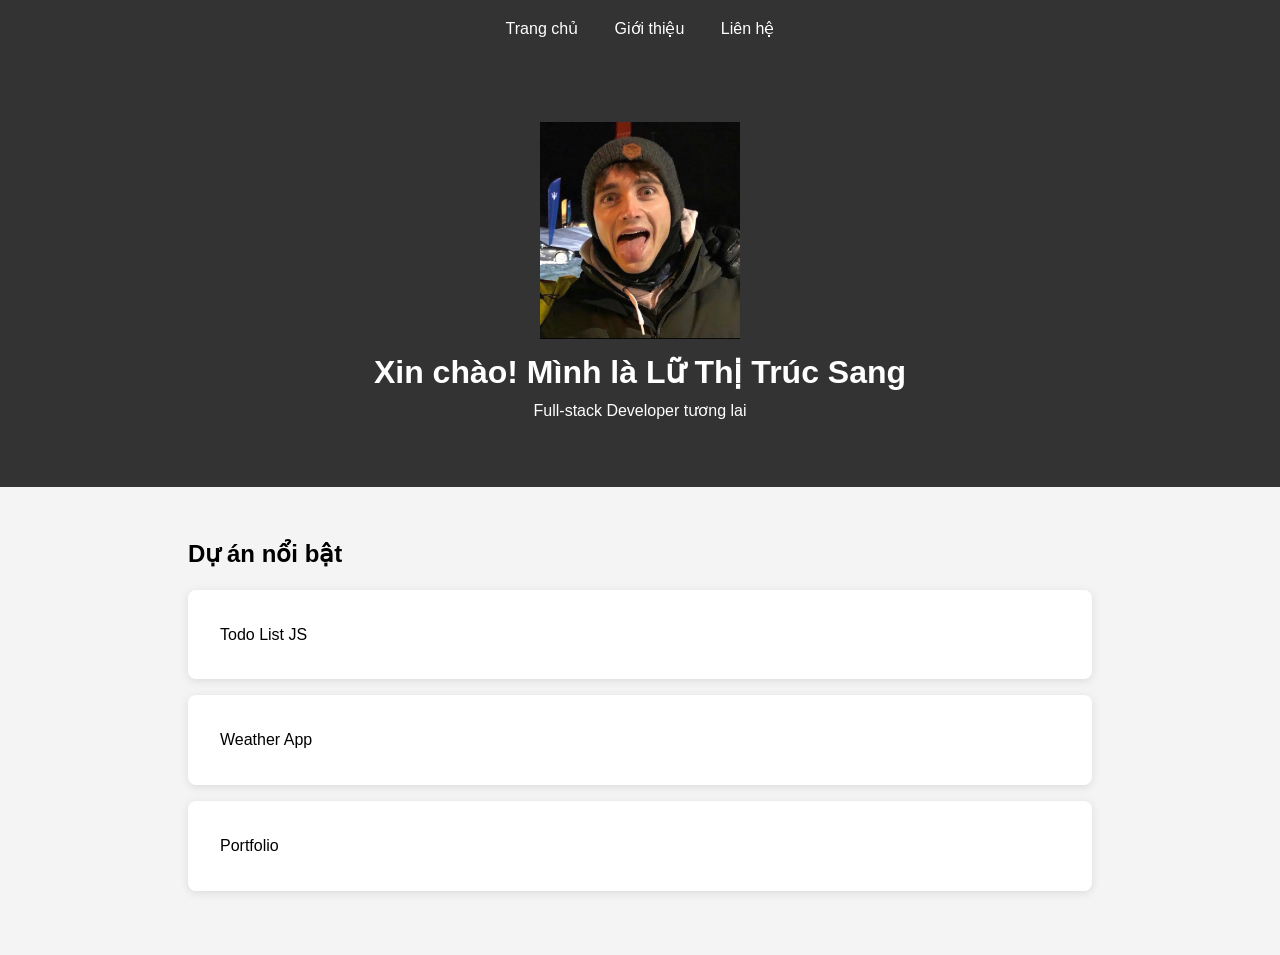
==== index.html @ 45abbed6 "Update index.html" ====
<!DOCTYPE html>
<html lang="vi">
<head>
<meta charset="UTF-8">
<meta name="viewport" content="width=device-width, initial-scale=1.0">
<title>Lữ Thị Trúc Sang - Portfolio</title>
<link rel="stylesheet" href="style.css">
</head>
<body>

<nav>
<a href="index.html">Trang chủ</a>
<a href="about.html">Giới thiệu</a>
<a href="contact.html">Liên hệ</a>
</nav>


<header>
<img src="avatar.jpg" alt="Avatar" width="200">
<h1>Xin chào! Mình là Lữ Thị Trúc Sang</h1>
<p>Full-stack Developer tương lai</p>
</header>

<section>
<h2>Dự án nổi bật</h2>
<div class="project">Todo List JS</div>
<div class="project">Weather App</div>
<div class="project">Portfolio </div>
</section>

<script src="script.js"></script>
  
</body>
</html>
---- style.css ----
*{
    margin:0;
    padding:0;
    box-sizing:border-box;
}

body{
    font-family:'Segoe UI',sans-serif;
    line-height:1.6;
    background:#f4f4f4;
}

nav{
    background:#333;
    padding:1rem;
    text-align:center;
}

nav a{
    color:white;
    margin:0 1rem;
    text-decoration:none;
}

header{
    text-align:center;
    padding:4rem 2rem;
    background:#333;
    color:white;
}

section{
    padding:3rem;
    max-width:1000px;
    margin:0 auto;
}

.project{
    background:white;
    padding:2rem;
    margin:1rem 0;
    border-radius:8px;
    box-shadow:0 2px 10px rgba(0,0,0,0.1);
}

.projects-grid{
    display:grid;
    grid-template-columns:repeat(auto-fit,minmax(250px,1fr));
    gap:20px;
}

form{
    background:white;
    padding:20px;
    border-radius:8px;
    box-shadow:0 2px 10px rgba(0,0,0,0.1);
}

input,
textarea{
    width:100%;
    padding:10px;
    margin:10px 0;
}

button{
    padding:10px 20px;
    cursor:pointer;
}

.dark{
    background:#111;
    color:white;
}

.dark .project,
.dark form{
    background:#222;
    color:white;
}

.dark input,
.dark textarea{
    background:#333;
    color:white;
    border:1px solid #555;
}

.hidden{
    opacity:0;
    transform:translateY(50px);
    transition:all .6s ease;
}

.show{
    opacity:1;
    transform:translateY(0);
}

@media(max-width:768px){

    nav{
        display:flex;
        flex-direction:column;
    }

    nav a{
        margin:10px 0;
    }

    header{
        padding:2rem 1rem;
    }

    section{
        padding:1rem;
    }

}
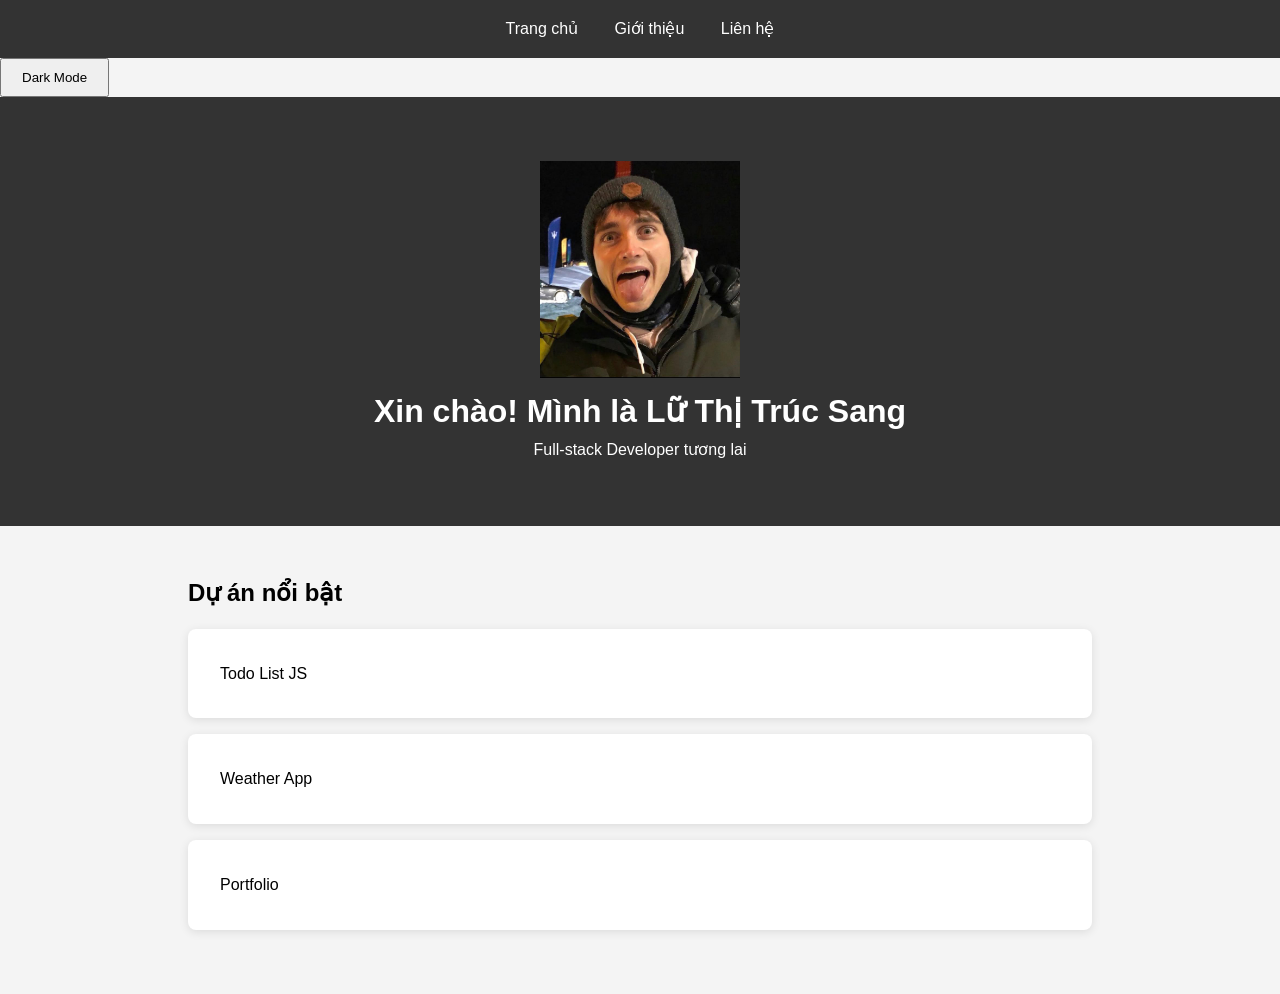
==== commit 7988d4b0: "Update index.html" ====
--- a/index.html
+++ b/index.html
@@ -13,7 +13,7 @@
 <a href="about.html">Giới thiệu</a>
 <a href="contact.html">Liên hệ</a>
 </nav>
-
+<button id="darkModeBtn"> Dark Mode </button>
 
 <header>
 <img src="avatar.jpg" alt="Avatar" width="200">
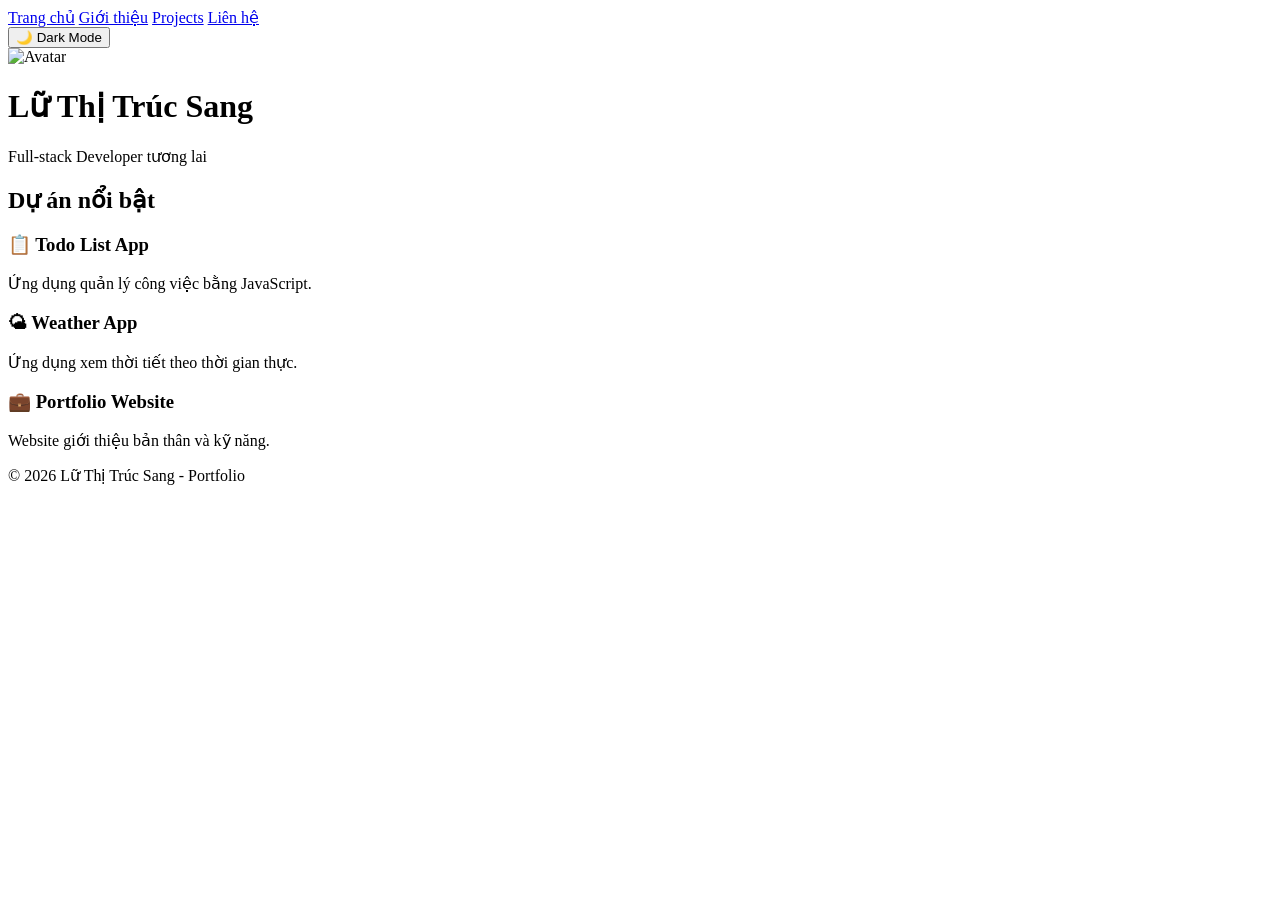
==== commit 28827061: "Update index.html" ====
--- a/index.html
+++ b/index.html
@@ -4,31 +4,60 @@
 <meta charset="UTF-8">
 <meta name="viewport" content="width=device-width, initial-scale=1.0">
 <title>Lữ Thị Trúc Sang - Portfolio</title>
-<link rel="stylesheet" href="style.css">
+<link rel="stylesheet" href="css/style.css">
 </head>
+
 <body>
 
 <nav>
 <a href="index.html">Trang chủ</a>
 <a href="about.html">Giới thiệu</a>
+<a href="projects.html">Projects</a>
 <a href="contact.html">Liên hệ</a>
 </nav>
-<button id="darkModeBtn"> Dark Mode </button>
+
+<button id="darkModeBtn">🌙 Dark Mode</button>
 
 <header>
-<img src="avatar.jpg" alt="Avatar" width="200">
-<h1>Xin chào! Mình là Lữ Thị Trúc Sang</h1>
+
+<img src="images/avatar.jpg" alt="Avatar">
+
+<h1>Lữ Thị Trúc Sang</h1>
+
 <p>Full-stack Developer tương lai</p>
+
 </header>
 
 <section>
+
 <h2>Dự án nổi bật</h2>
-<div class="project">Todo List JS</div>
-<div class="project">Weather App</div>
-<div class="project">Portfolio </div>
+
+<div class="projects-grid">
+
+<div class="project">
+<h3>📋 Todo List App</h3>
+<p>Ứng dụng quản lý công việc bằng JavaScript.</p>
+</div>
+
+<div class="project">
+<h3>🌤 Weather App</h3>
+<p>Ứng dụng xem thời tiết theo thời gian thực.</p>
+</div>
+
+<div class="project">
+<h3>💼 Portfolio Website</h3>
+<p>Website giới thiệu bản thân và kỹ năng.</p>
+</div>
+
+</div>
+
 </section>
 
-<script src="script.js"></script>
-  
+<footer>
+<p>© 2026 Lữ Thị Trúc Sang - Portfolio</p>
+</footer>
+
+<script src="js/script.js"></script>
+
 </body>
 </html>
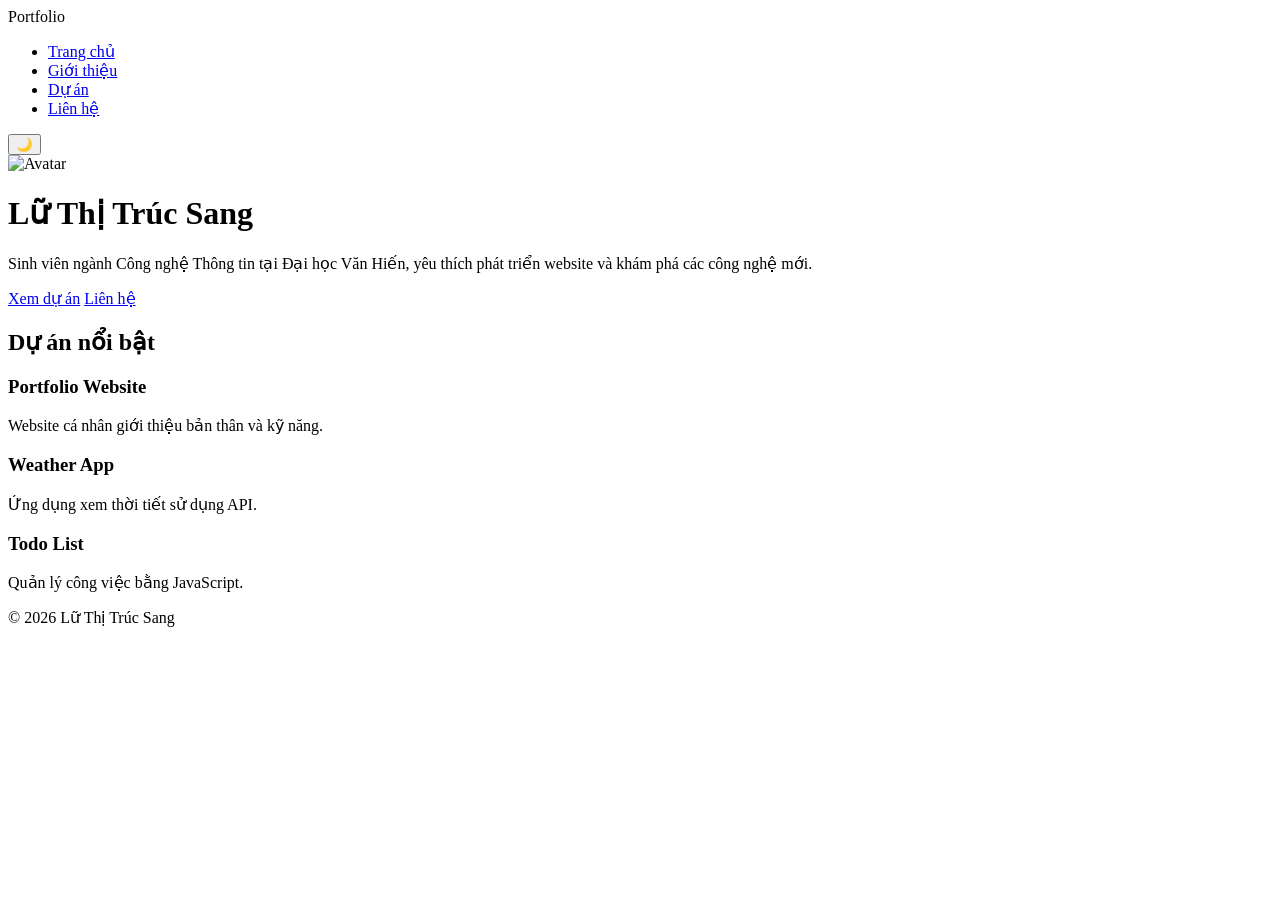
==== commit 6b40e13d: "Update index.html" ====
--- a/index.html
+++ b/index.html
@@ -1,60 +1,67 @@
 <!DOCTYPE html>
 <html lang="vi">
 <head>
-<meta charset="UTF-8">
-<meta name="viewport" content="width=device-width, initial-scale=1.0">
-<title>Lữ Thị Trúc Sang - Portfolio</title>
-<link rel="stylesheet" href="css/style.css">
+    <meta charset="UTF-8">
+    <meta name="viewport" content="width=device-width, initial-scale=1.0">
+    <title>Lữ Thị Trúc Sang | Portfolio</title>
+    <link rel="stylesheet" href="css/style.css">
 </head>
-
 <body>
 
 <nav>
-<a href="index.html">Trang chủ</a>
-<a href="about.html">Giới thiệu</a>
-<a href="projects.html">Projects</a>
-<a href="contact.html">Liên hệ</a>
+    <div class="logo">Portfolio</div>
+
+    <ul class="nav-links">
+        <li><a href="index.html">Trang chủ</a></li>
+        <li><a href="about.html">Giới thiệu</a></li>
+        <li><a href="projects.html">Dự án</a></li>
+        <li><a href="contact.html">Liên hệ</a></li>
+    </ul>
+
+    <button id="themeToggle">🌙</button>
 </nav>
 
-<button id="darkModeBtn">🌙 Dark Mode</button>
+<header class="hero hidden">
+    <img src="images/avatar.jpg" alt="Avatar" class="avatar">
 
-<header>
+    <h1>Lữ Thị Trúc Sang</h1>
 
-<img src="images/avatar.jpg" alt="Avatar">
+    <p>
+        Sinh viên ngành Công nghệ Thông tin tại Đại học Văn Hiến,
+        yêu thích phát triển website và khám phá các công nghệ mới.
+    </p>
 
-<h1>Lữ Thị Trúc Sang</h1>
-
-<p>Full-stack Developer tương lai</p>
-
+    <div class="hero-buttons">
+        <a href="projects.html" class="btn">Xem dự án</a>
+        <a href="contact.html" class="btn-outline">Liên hệ</a>
+    </div>
 </header>
 
-<section>
+<section class="section hidden">
+    <h2>Dự án nổi bật</h2>
 
-<h2>Dự án nổi bật</h2>
+    <div class="home-projects">
 
-<div class="projects-grid">
+        <div class="project-card">
+            <h3>Portfolio Website</h3>
+            <p>Website cá nhân giới thiệu bản thân và kỹ năng.</p>
+        </div>
 
-<div class="project">
-<h3>📋 Todo List App</h3>
-<p>Ứng dụng quản lý công việc bằng JavaScript.</p>
-</div>
+        <div class="project-card">
+            <h3>Weather App</h3>
+            <p>Ứng dụng xem thời tiết sử dụng API.</p>
+        </div>
 
-<div class="project">
-<h3>🌤 Weather App</h3>
-<p>Ứng dụng xem thời tiết theo thời gian thực.</p>
-</div>
+        <div class="project-card">
+            <h3>Todo List</h3>
+            <p>Quản lý công việc bằng JavaScript.</p>
+        </div>
 
-<div class="project">
-<h3>💼 Portfolio Website</h3>
-<p>Website giới thiệu bản thân và kỹ năng.</p>
-</div>
-
-</div>
-
+    </div>
 </section>
 
 <footer>
-<p>© 2026 Lữ Thị Trúc Sang - Portfolio</p>
+    <p>© 2026 Lữ Thị Trúc Sang</p>
 </footer>
 
 <script src="js/script.js"></script>
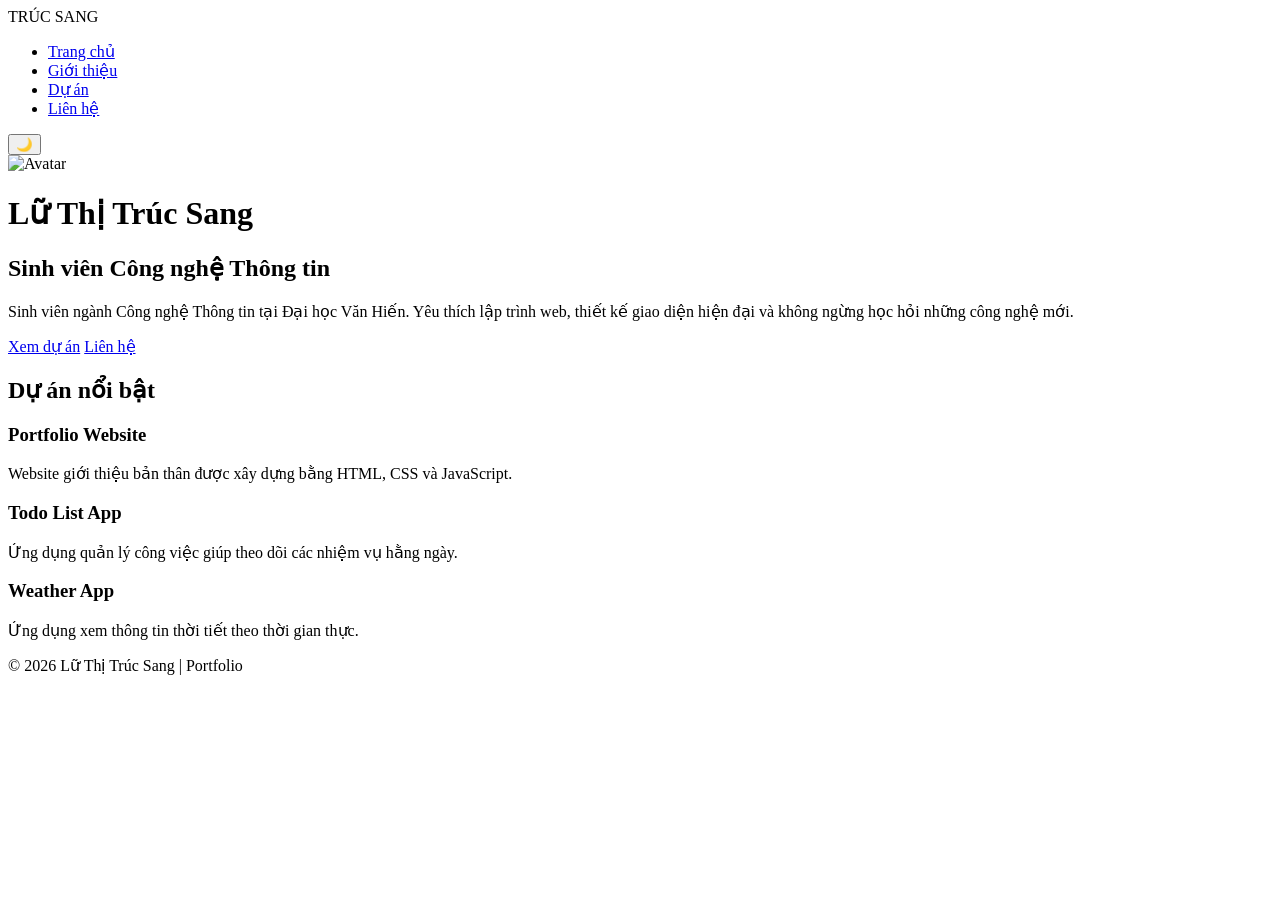
==== commit 5d394067: "Update index.html" ====
--- a/index.html
+++ b/index.html
@@ -8,10 +8,10 @@
 </head>
 <body>
 
-<nav>
-    <div class="logo">Portfolio</div>
+<nav class="navbar">
+    <div class="logo">TRÚC SANG</div>
 
-    <ul class="nav-links">
+    <ul class="menu">
         <li><a href="index.html">Trang chủ</a></li>
         <li><a href="about.html">Giới thiệu</a></li>
         <li><a href="projects.html">Dự án</a></li>
@@ -22,46 +22,54 @@
 </nav>
 
 <header class="hero hidden">
+
     <img src="images/avatar.jpg" alt="Avatar" class="avatar">
 
     <h1>Lữ Thị Trúc Sang</h1>
 
+    <h2>Sinh viên Công nghệ Thông tin</h2>
+
     <p>
-        Sinh viên ngành Công nghệ Thông tin tại Đại học Văn Hiến,
-        yêu thích phát triển website và khám phá các công nghệ mới.
+        Sinh viên ngành Công nghệ Thông tin tại Đại học Văn Hiến.
+        Yêu thích lập trình web, thiết kế giao diện hiện đại và không ngừng học hỏi những công nghệ mới.
     </p>
 
-    <div class="hero-buttons">
+    <div class="hero-btns">
         <a href="projects.html" class="btn">Xem dự án</a>
         <a href="contact.html" class="btn-outline">Liên hệ</a>
     </div>
+
 </header>
 
 <section class="section hidden">
-    <h2>Dự án nổi bật</h2>
 
-    <div class="home-projects">
+    <div class="section-title">
+        <h2>Dự án nổi bật</h2>
+    </div>
 
-        <div class="project-card">
+    <div class="cards">
+
+        <div class="card">
             <h3>Portfolio Website</h3>
-            <p>Website cá nhân giới thiệu bản thân và kỹ năng.</p>
+            <p>Website giới thiệu bản thân được xây dựng bằng HTML, CSS và JavaScript.</p>
         </div>
 
-        <div class="project-card">
-            <h3>Weather App</h3>
-            <p>Ứng dụng xem thời tiết sử dụng API.</p>
+        <div class="card">
+            <h3>Todo List App</h3>
+            <p>Ứng dụng quản lý công việc giúp theo dõi các nhiệm vụ hằng ngày.</p>
         </div>
 
-        <div class="project-card">
-            <h3>Todo List</h3>
-            <p>Quản lý công việc bằng JavaScript.</p>
+        <div class="card">
+            <h3>Weather App</h3>
+            <p>Ứng dụng xem thông tin thời tiết theo thời gian thực.</p>
         </div>
 
     </div>
+
 </section>
 
 <footer>
-    <p>© 2026 Lữ Thị Trúc Sang</p>
+    <p>© 2026 Lữ Thị Trúc Sang | Portfolio</p>
 </footer>
 
 <script src="js/script.js"></script>
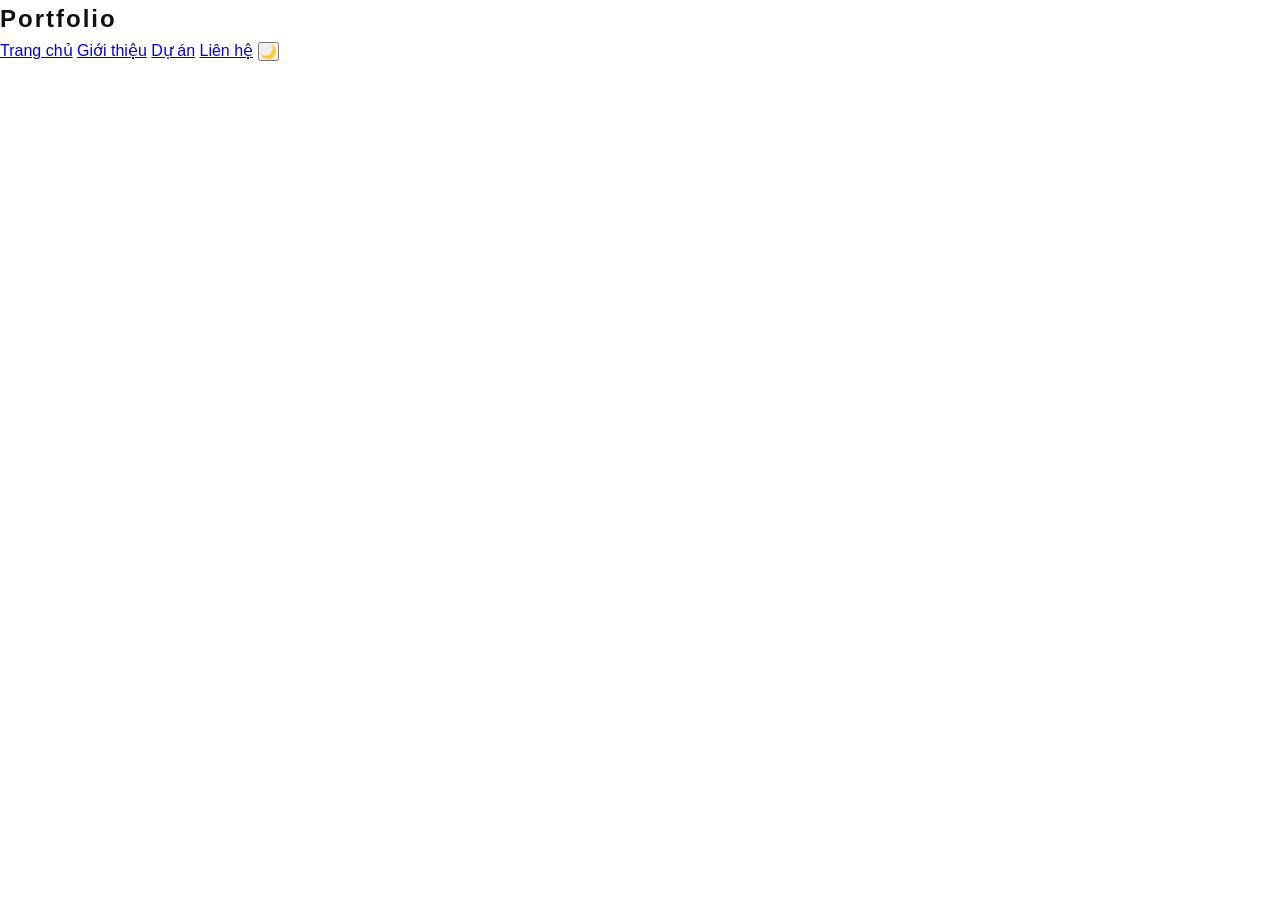
==== commit b18f423c: "Update index.html" ====
--- a/index.html
+++ b/index.html
@@ -1,78 +1,57 @@
 <!DOCTYPE html>
 <html lang="vi">
 <head>
-    <meta charset="UTF-8">
-    <meta name="viewport" content="width=device-width, initial-scale=1.0">
-    <title>Lữ Thị Trúc Sang | Portfolio</title>
-    <link rel="stylesheet" href="css/style.css">
+<meta charset="UTF-8">
+<meta name="viewport" content="width=device-width, initial-scale=1.0">
+<title>Lữ Thị Trúc Sang - Portfolio</title>
+<link rel="stylesheet" href="style.css">
 </head>
 <body>
 
-<nav class="navbar">
-    <div class="logo">TRÚC SANG</div>
+<nav>
+<div class="logo">Portfolio</div>
 
-    <ul class="menu">
-        <li><a href="index.html">Trang chủ</a></li>
-        <li><a href="about.html">Giới thiệu</a></li>
-        <li><a href="projects.html">Dự án</a></li>
-        <li><a href="contact.html">Liên hệ</a></li>
-    </ul>
-
-    <button id="themeToggle">🌙</button>
+<div>
+<a href="index.html">Trang chủ</a>
+<a href="about.html">Giới thiệu</a>
+<a href="projects.html">Dự án</a>
+<a href="contact.html">Liên hệ</a>
+<button id="darkModeBtn">🌙</button>
+</div>
 </nav>
 
-<header class="hero hidden">
+<header class="hidden">
+<img src="avatar.jpg" alt="Avatar" class="avatar">
 
-    <img src="images/avatar.jpg" alt="Avatar" class="avatar">
+<h1>Lữ Thị Trúc Sang</h1>
 
-    <h1>Lữ Thị Trúc Sang</h1>
-
-    <h2>Sinh viên Công nghệ Thông tin</h2>
-
-    <p>
-        Sinh viên ngành Công nghệ Thông tin tại Đại học Văn Hiến.
-        Yêu thích lập trình web, thiết kế giao diện hiện đại và không ngừng học hỏi những công nghệ mới.
-    </p>
-
-    <div class="hero-btns">
-        <a href="projects.html" class="btn">Xem dự án</a>
-        <a href="contact.html" class="btn-outline">Liên hệ</a>
-    </div>
-
+<p>Future Full Stack Developer</p>
 </header>
 
-<section class="section hidden">
+<section class="hidden">
+<h2>Dự án nổi bật</h2>
 
-    <div class="section-title">
-        <h2>Dự án nổi bật</h2>
-    </div>
+<div class="project-grid">
 
-    <div class="cards">
+<div class="project-card">
+<h3>Todo List</h3>
+<p>Ứng dụng quản lý công việc.</p>
+</div>
 
-        <div class="card">
-            <h3>Portfolio Website</h3>
-            <p>Website giới thiệu bản thân được xây dựng bằng HTML, CSS và JavaScript.</p>
-        </div>
+<div class="project-card">
+<h3>Weather App</h3>
+<p>Xem thời tiết theo thời gian thực.</p>
+</div>
 
-        <div class="card">
-            <h3>Todo List App</h3>
-            <p>Ứng dụng quản lý công việc giúp theo dõi các nhiệm vụ hằng ngày.</p>
-        </div>
+<div class="project-card">
+<h3>Portfolio</h3>
+<p>Website cá nhân.</p>
+</div>
 
-        <div class="card">
-            <h3>Weather App</h3>
-            <p>Ứng dụng xem thông tin thời tiết theo thời gian thực.</p>
-        </div>
-
-    </div>
+</div>
 
 </section>
 
-<footer>
-    <p>© 2026 Lữ Thị Trúc Sang | Portfolio</p>
-</footer>
-
-<script src="js/script.js"></script>
-
+<script src="script.js"></script>
 </body>
 </html>
--- a/style.css
+++ b/style.css
@@ -0,0 +1,278 @@
+*{
+    margin:0;
+    padding:0;
+    box-sizing:border-box;
+}
+
+:root{
+    --bg:#ffffff;
+    --text:#111111;
+    --card:#ffffff;
+    --border:#111111;
+    --shadow:#111111;
+    --nav:#111111;
+    --navtext:#ffffff;
+}
+
+body.dark{
+    --bg:#111111;
+    --text:#ffffff;
+    --card:#1d1d1d;
+    --border:#ffffff;
+    --shadow:#ffffff;
+    --nav:#000000;
+    --navtext:#ffffff;
+}
+
+body{
+    font-family:'Segoe UI',sans-serif;
+    background:var(--bg);
+    color:var(--text);
+    transition:0.3s;
+    line-height:1.6;
+}
+
+.navbar{
+    background:var(--nav);
+    color:var(--navtext);
+    padding:18px 8%;
+    display:flex;
+    justify-content:space-between;
+    align-items:center;
+    position:sticky;
+    top:0;
+    z-index:1000;
+}
+
+.logo{
+    font-size:24px;
+    font-weight:bold;
+    letter-spacing:2px;
+}
+
+.menu{
+    display:flex;
+    list-style:none;
+    gap:25px;
+}
+
+.menu a{
+    color:var(--navtext);
+    text-decoration:none;
+    font-weight:500;
+}
+
+.menu a:hover{
+    opacity:0.8;
+}
+
+#themeToggle{
+    border:none;
+    padding:10px 15px;
+    border-radius:10px;
+    cursor:pointer;
+    font-size:18px;
+}
+
+.hero{
+    min-height:90vh;
+    display:flex;
+    flex-direction:column;
+    justify-content:center;
+    align-items:center;
+    text-align:center;
+    padding:40px 20px;
+}
+
+.avatar{
+    width:220px;
+    height:220px;
+    object-fit:cover;
+    border-radius:50%;
+    border:4px solid var(--border);
+    box-shadow:10px 10px 0 var(--shadow);
+    margin-bottom:30px;
+}
+
+.hero h1{
+    font-size:55px;
+    margin-bottom:10px;
+}
+
+.hero h2{
+    margin-bottom:20px;
+}
+
+.hero p{
+    max-width:700px;
+}
+
+.hero-btns{
+    margin-top:30px;
+    display:flex;
+    gap:15px;
+}
+
+.btn{
+    background:var(--text);
+    color:var(--bg);
+    padding:12px 25px;
+    border-radius:12px;
+    text-decoration:none;
+    border:none;
+    cursor:pointer;
+    font-weight:bold;
+}
+
+.btn-outline{
+    border:2px solid var(--border);
+    color:var(--text);
+    padding:12px 25px;
+    border-radius:12px;
+    text-decoration:none;
+}
+
+.section{
+    padding:80px 8%;
+}
+
+.section-title{
+    text-align:center;
+    margin-bottom:40px;
+}
+
+.page-banner{
+    padding:80px 20px;
+    text-align:center;
+}
+
+.page-banner h1{
+    font-size:45px;
+}
+
+.cards{
+    display:grid;
+    grid-template-columns:repeat(auto-fit,minmax(280px,1fr));
+    gap:30px;
+}
+
+.projects-grid{
+    display:grid;
+    grid-template-columns:repeat(auto-fit,minmax(280px,1fr));
+    gap:30px;
+}
+
+.card{
+    background:var(--card);
+    border:3px solid var(--border);
+    padding:25px;
+    border-radius:15px;
+    box-shadow:8px 8px 0 var(--shadow);
+    transition:0.3s;
+}
+
+.card:hover{
+    transform:translate(-5px,-5px);
+}
+
+.about-box{
+    max-width:900px;
+    margin:auto;
+    border:3px solid var(--border);
+    padding:30px;
+    border-radius:15px;
+    box-shadow:8px 8px 0 var(--shadow);
+}
+
+.skills{
+    display:flex;
+    flex-wrap:wrap;
+    justify-content:center;
+    gap:15px;
+}
+
+.skill{
+    padding:12px 20px;
+    border:2px solid var(--border);
+    border-radius:10px;
+    font-weight:bold;
+}
+
+.contact-box{
+    display:grid;
+    grid-template-columns:1fr 1fr;
+    gap:30px;
+}
+
+.contact-info{
+    border:3px solid var(--border);
+    padding:25px;
+    border-radius:15px;
+    box-shadow:8px 8px 0 var(--shadow);
+}
+
+.contact-form{
+    display:flex;
+    flex-direction:column;
+    gap:15px;
+}
+
+.contact-form input,
+.contact-form textarea{
+    padding:15px;
+    border:2px solid var(--border);
+    border-radius:10px;
+    background:var(--card);
+    color:var(--text);
+}
+
+footer{
+    text-align:center;
+    padding:30px;
+    border-top:2px solid var(--border);
+}
+
+.hidden{
+    opacity:0;
+    transform:translateY(50px);
+    transition:all .8s ease;
+}
+
+.show{
+    opacity:1;
+    transform:translateY(0);
+}
+
+@media(max-width:768px){
+
+    .navbar{
+        flex-direction:column;
+        gap:15px;
+    }
+
+    .menu{
+        flex-direction:column;
+        text-align:center;
+    }
+
+    .hero h1{
+        font-size:36px;
+    }
+
+    .avatar{
+        width:170px;
+        height:170px;
+    }
+
+    .hero-btns{
+        flex-direction:column;
+    }
+
+    .contact-box{
+        grid-template-columns:1fr;
+    }
+
+    .page-banner h1{
+        font-size:32px;
+    }
+}
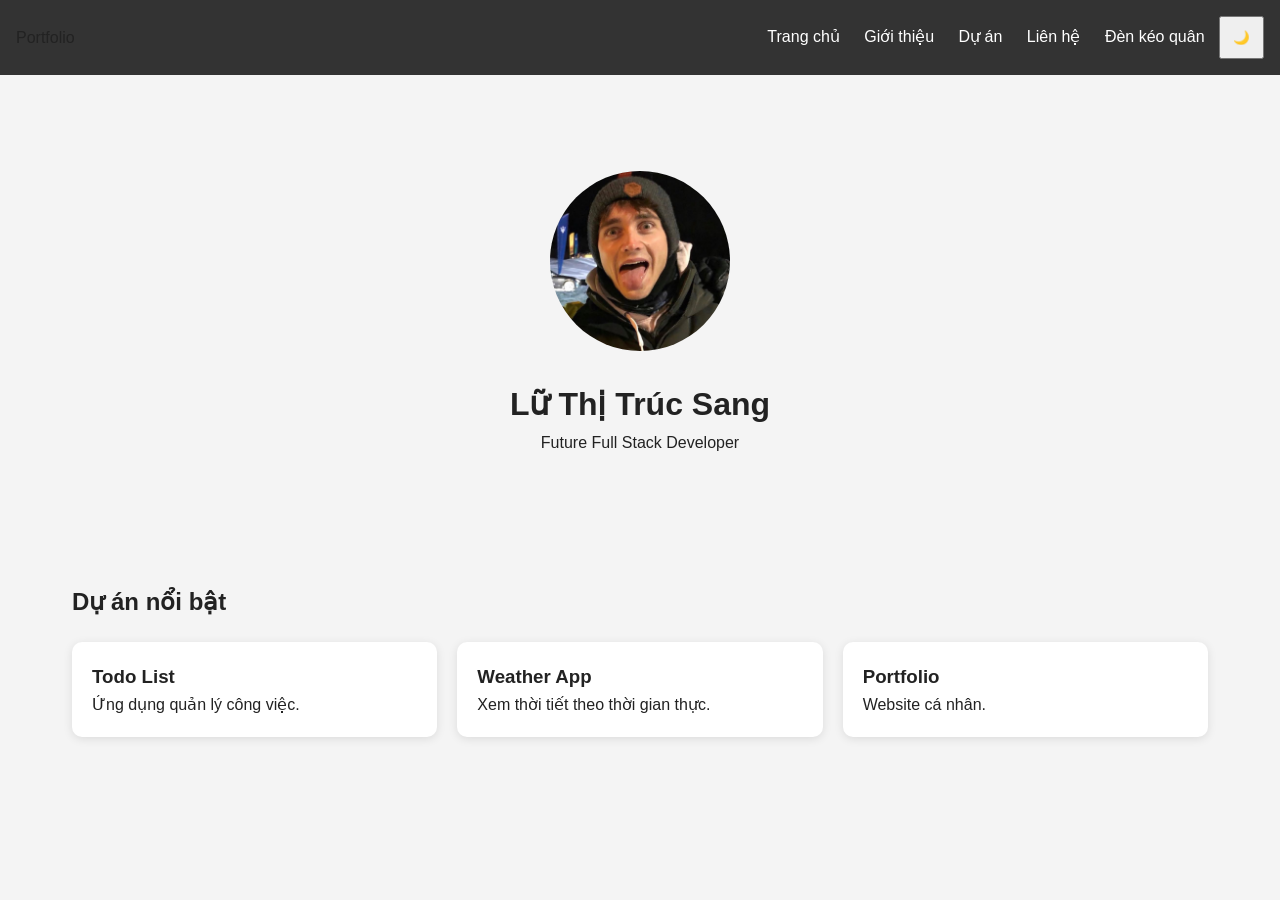
==== commit 0330ad70: "Update index.html" ====
--- a/index.html
+++ b/index.html
@@ -16,6 +16,7 @@
 <a href="about.html">Giới thiệu</a>
 <a href="projects.html">Dự án</a>
 <a href="contact.html">Liên hệ</a>
+<a href="denkeoquan.html">Đèn kéo quân</a>
 <button id="darkModeBtn">🌙</button>
 </div>
 </nav>
--- a/style.css
+++ b/style.css
@@ -1,278 +1,105 @@
 *{
-    margin:0;
-    padding:0;
-    box-sizing:border-box;
-}
-
-:root{
-    --bg:#ffffff;
-    --text:#111111;
-    --card:#ffffff;
-    --border:#111111;
-    --shadow:#111111;
-    --nav:#111111;
-    --navtext:#ffffff;
-}
-
-body.dark{
-    --bg:#111111;
-    --text:#ffffff;
-    --card:#1d1d1d;
-    --border:#ffffff;
-    --shadow:#ffffff;
-    --nav:#000000;
-    --navtext:#ffffff;
+margin:0;
+padding:0;
+box-sizing:border-box;
 }
 
 body{
-    font-family:'Segoe UI',sans-serif;
-    background:var(--bg);
-    color:var(--text);
-    transition:0.3s;
-    line-height:1.6;
+font-family:Segoe UI,sans-serif;
+background:#f4f4f4;
+color:#222;
+line-height:1.6;
+transition:0.3s;
 }
 
-.navbar{
-    background:var(--nav);
-    color:var(--navtext);
-    padding:18px 8%;
-    display:flex;
-    justify-content:space-between;
-    align-items:center;
-    position:sticky;
-    top:0;
-    z-index:1000;
+nav{
+display:flex;
+justify-content:space-between;
+align-items:center;
+padding:1rem;
+background:#333;
 }
 
-.logo{
-    font-size:24px;
-    font-weight:bold;
-    letter-spacing:2px;
+nav a{
+color:white;
+text-decoration:none;
+margin:0 10px;
 }
 
-.menu{
-    display:flex;
-    list-style:none;
-    gap:25px;
-}
-
-.menu a{
-    color:var(--navtext);
-    text-decoration:none;
-    font-weight:500;
-}
-
-.menu a:hover{
-    opacity:0.8;
-}
-
-#themeToggle{
-    border:none;
-    padding:10px 15px;
-    border-radius:10px;
-    cursor:pointer;
-    font-size:18px;
-}
-
-.hero{
-    min-height:90vh;
-    display:flex;
-    flex-direction:column;
-    justify-content:center;
-    align-items:center;
-    text-align:center;
-    padding:40px 20px;
+header{
+text-align:center;
+padding:4rem 1rem;
 }
 
 .avatar{
-    width:220px;
-    height:220px;
-    object-fit:cover;
-    border-radius:50%;
-    border:4px solid var(--border);
-    box-shadow:10px 10px 0 var(--shadow);
-    margin-bottom:30px;
+width:180px;
+height:180px;
+border-radius:50%;
+object-fit:cover;
+margin-bottom:20px;
 }
 
-.hero h1{
-    font-size:55px;
-    margin-bottom:10px;
+section{
+padding:2rem;
+max-width:1200px;
+margin:auto;
 }
 
-.hero h2{
-    margin-bottom:20px;
+.project-grid{
+display:grid;
+grid-template-columns:repeat(auto-fit,minmax(250px,1fr));
+gap:20px;
+margin-top:20px;
 }
 
-.hero p{
-    max-width:700px;
+.project-card{
+background:white;
+padding:20px;
+border-radius:10px;
+box-shadow:0 2px 10px rgba(0,0,0,.1);
 }
 
-.hero-btns{
-    margin-top:30px;
-    display:flex;
-    gap:15px;
+form{
+display:flex;
+flex-direction:column;
+gap:15px;
 }
 
-.btn{
-    background:var(--text);
-    color:var(--bg);
-    padding:12px 25px;
-    border-radius:12px;
-    text-decoration:none;
-    border:none;
-    cursor:pointer;
-    font-weight:bold;
+input,
+textarea{
+padding:12px;
 }
 
-.btn-outline{
-    border:2px solid var(--border);
-    color:var(--text);
-    padding:12px 25px;
-    border-radius:12px;
-    text-decoration:none;
-}
-
-.section{
-    padding:80px 8%;
-}
-
-.section-title{
-    text-align:center;
-    margin-bottom:40px;
-}
-
-.page-banner{
-    padding:80px 20px;
-    text-align:center;
-}
-
-.page-banner h1{
-    font-size:45px;
-}
-
-.cards{
-    display:grid;
-    grid-template-columns:repeat(auto-fit,minmax(280px,1fr));
-    gap:30px;
-}
-
-.projects-grid{
-    display:grid;
-    grid-template-columns:repeat(auto-fit,minmax(280px,1fr));
-    gap:30px;
-}
-
-.card{
-    background:var(--card);
-    border:3px solid var(--border);
-    padding:25px;
-    border-radius:15px;
-    box-shadow:8px 8px 0 var(--shadow);
-    transition:0.3s;
-}
-
-.card:hover{
-    transform:translate(-5px,-5px);
-}
-
-.about-box{
-    max-width:900px;
-    margin:auto;
-    border:3px solid var(--border);
-    padding:30px;
-    border-radius:15px;
-    box-shadow:8px 8px 0 var(--shadow);
-}
-
-.skills{
-    display:flex;
-    flex-wrap:wrap;
-    justify-content:center;
-    gap:15px;
-}
-
-.skill{
-    padding:12px 20px;
-    border:2px solid var(--border);
-    border-radius:10px;
-    font-weight:bold;
-}
-
-.contact-box{
-    display:grid;
-    grid-template-columns:1fr 1fr;
-    gap:30px;
-}
-
-.contact-info{
-    border:3px solid var(--border);
-    padding:25px;
-    border-radius:15px;
-    box-shadow:8px 8px 0 var(--shadow);
-}
-
-.contact-form{
-    display:flex;
-    flex-direction:column;
-    gap:15px;
-}
-
-.contact-form input,
-.contact-form textarea{
-    padding:15px;
-    border:2px solid var(--border);
-    border-radius:10px;
-    background:var(--card);
-    color:var(--text);
-}
-
-footer{
-    text-align:center;
-    padding:30px;
-    border-top:2px solid var(--border);
+button{
+padding:12px;
+cursor:pointer;
 }
 
 .hidden{
-    opacity:0;
-    transform:translateY(50px);
-    transition:all .8s ease;
+opacity:0;
+transform:translateY(40px);
+transition:all .8s ease;
 }
 
 .show{
-    opacity:1;
-    transform:translateY(0);
+opacity:1;
+transform:translateY(0);
 }
 
-@media(max-width:768px){
+.dark{
+background:#111;
+color:white;
+}
 
-    .navbar{
-        flex-direction:column;
-        gap:15px;
-    }
+.dark .project-card{
+background:#222;
+color:white;
+}
 
-    .menu{
-        flex-direction:column;
-        text-align:center;
-    }
+@media(min-width:768px){
 
-    .hero h1{
-        font-size:36px;
-    }
+header{
+padding:6rem;
+}
 
-    .avatar{
-        width:170px;
-        height:170px;
-    }
-
-    .hero-btns{
-        flex-direction:column;
-    }
-
-    .contact-box{
-        grid-template-columns:1fr;
-    }
-
-    .page-banner h1{
-        font-size:32px;
-    }
 }
